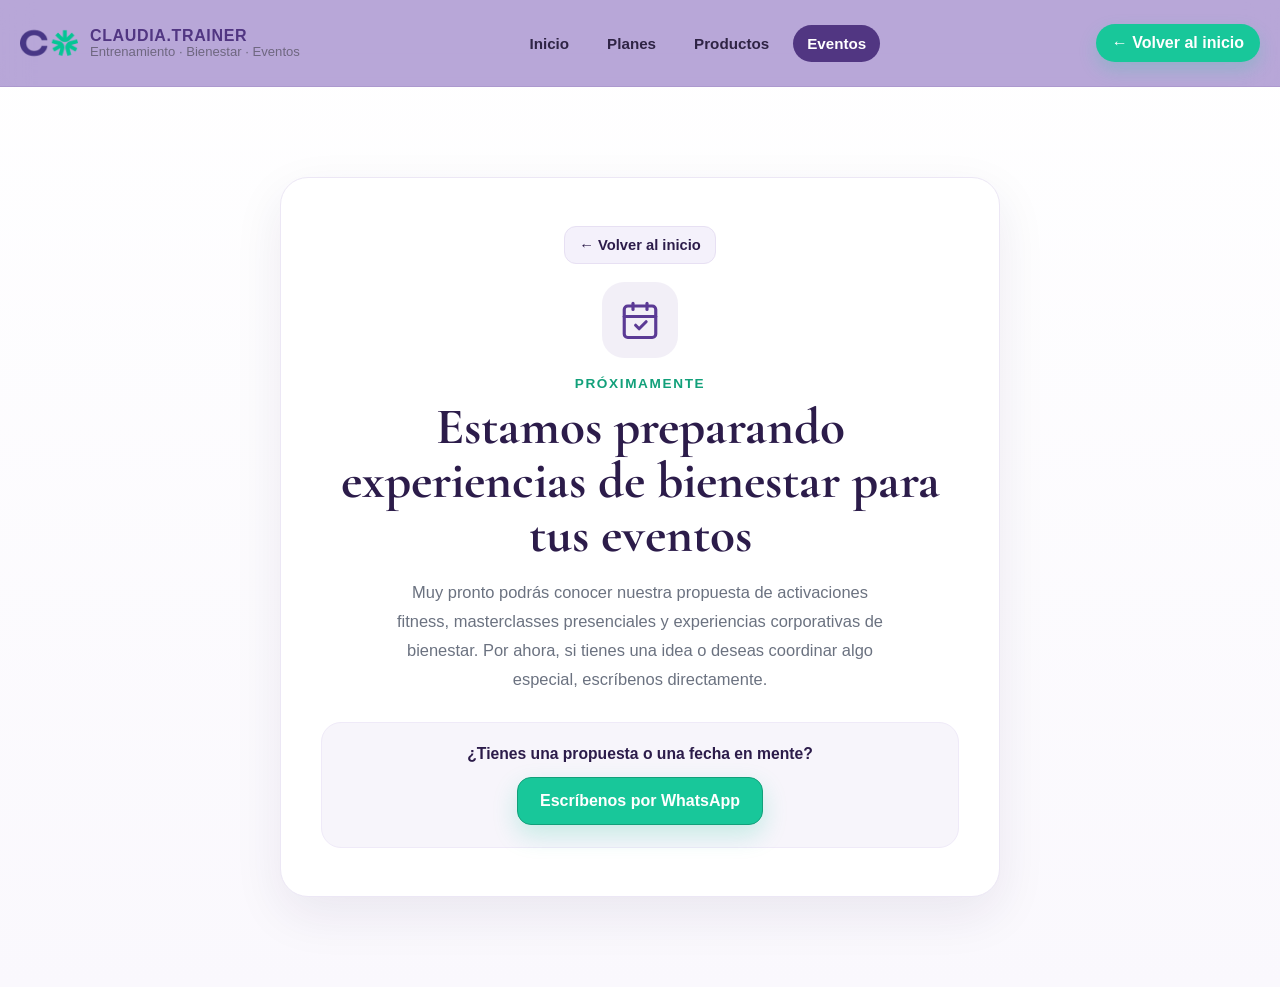
==== eventos.html @ bb953f62 "logos" ====
<!DOCTYPE html>
<html lang="es">

<head>
  <meta charset="UTF-8" />
  <meta name="viewport" content="width=device-width, initial-scale=1.0" />
  <title>Tu Evento Conmigo | Claudia Trainer</title>
  <link rel="stylesheet" href="global.css" />
  <link rel="stylesheet" href="eventos.css" />
  <link
    href="https://fonts.googleapis.com/css2?family=Montserrat:wght@400;500;600;700&family=Cormorant+Garamond:wght@600;700&display=swap"
    rel="stylesheet">
</head>

<body class="events-page">
  <header class="site-header">
    <div class="header-inner"> <a href="index.html" class="brand"> <img src="img/logo.png" alt="Claudia Trainer"
          class="brand-logo">
        <div class="brand-text"> <span class="brand-name">CLAUDIA.TRAINER</span> <span class="brand-tagline">
            Entrenamiento · Bienestar · Eventos </span> </div>
      </a>
      <nav class="header-nav"> <a href="index.html" class="nav-link">Inicio</a> <a href="planes.html"
          class="nav-link">Planes</a> <a href="productos.html" class="nav-link">Productos</a> <a
          href="eventos.html" class="nav-link active">Eventos</a> </nav>
      <div class="header-actions"> <a href="index.html" class="back-link"> ← Volver al inicio </a> </div>
    </div>
  </header>
  <main class="events-container">
    <section class="events-card" aria-labelledby="events-title">

      <a href="index.html" class="back-button">← Volver al inicio</a>

      <div class="events-icon" aria-hidden="true">
        <svg viewBox="0 0 24 24" fill="none" stroke="currentColor" stroke-width="1.8" stroke-linecap="round"
          stroke-linejoin="round">
          <rect x="3" y="4" width="18" height="18" rx="2"></rect>
          <line x1="8" y1="2.5" x2="8" y2="6"></line>
          <line x1="16" y1="2.5" x2="16" y2="6"></line>
          <line x1="3" y1="10" x2="21" y2="10"></line>
          <path d="M9.5 15l2 2 4-4"></path>
        </svg>
      </div>

      <p class="events-kicker">Próximamente</p>

      <h1 id="events-title" class="events-title">
        Estamos preparando experiencias de bienestar para tus eventos
      </h1>

      <p class="events-description">
        Muy pronto podrás conocer nuestra propuesta de activaciones fitness, masterclasses presenciales y experiencias
        corporativas de bienestar.
        Por ahora, si tienes una idea o deseas coordinar algo especial, escríbenos directamente.
      </p>

      <div class="events-cta">
        <p class="events-cta-text">¿Tienes una propuesta o una fecha en mente?</p>
        <a href="https://wa.me/51924377003?text=Hola%20Claudia,%20quiero%20consultar%20por%20eventos%20de%20bienestar."
          target="_blank" rel="noopener noreferrer" class="events-button">
          Escríbenos por WhatsApp
        </a>
      </div>
    </section>
  </main>
</body>

</html>
---- global.css ----
/* ================================================================
   1. VARIABLES DE MARCA Y CONFIGURACIÓN BASE
   ================================================================ */
:root {
    /* Paleta Principal */
    --morado: #513682;
    --rose: #513682;
    /* Se mantiene para compatibilidad con tus clases */
    --verde: #18C79A;
    --verde-claudia: #18C79A;
    /* Se mantiene para compatibilidad */

    /* Colores Neutros y Fondos */
    --blanco: #ffffff;
    --gris-fondo: #ffffff;
    --negro: #000000;
    --bg-header: rgba(107, 72, 173, 0.479);

    /* Textos */
    --texto-dark: #2d2d2d;
    --text-dark: #2f2445;
    --gris-texto: #bbbbbb;
    --text-muted: #6f6780;

    /* Utilidades */
    --amarillo-aviso: #FFD700;
    --sombra: 0 10px 30px rgba(81, 54, 130, 0.12);
    --borde-suave: #e0e0e0;
    --border-soft: rgba(81, 54, 130, 0.12);
}

* {
    margin: 0;
    padding: 0;
    box-sizing: border-box;
    font-family: 'Segoe UI', Tahoma, Geneva, Verdana, sans-serif;
}

body {
    background-color: var(--gris-fondo);
    color: var(--texto-dark);
}

/* ================================================================
   2. CONFIGURACIÓN GLOBAL PARA PANTALLA COMPLETA
   ================================================================ */
.main-container.full-page {
    display: block !important;
    width: 100% !important;
}

.main-container.full-page .visual-side {
    display: none !important;
}

.main-container.full-page .content-side {
    width: 100% !important;
    max-width: 1200px !important;
    margin: 0 auto !important;
    padding: 20px !important;
    display: block !important;
}

/* ================================================================
   3. HEADER ESTILO NUTRIFORMA (TIENDA)
   ================================================================ */
.shop-header {
    width: 100%;
    z-index: 1000;
    /* Corregido: subido de 200 a 1000 para evitar solapamientos */
    position: sticky;
    top: 0;
    box-shadow: 0 4px 10px rgba(0, 0, 0, 0.05);
}

.header-top {
    display: flex;
    align-items: center;
    justify-content: center;
    padding: 25px 0;
    background-color: var(--morado);
    /* Nota: Revisa estas dos líneas si tu header se sigue cortando */
    box-shadow: 0 0 0 100vmax var(--morado);
    clip-path: inset(0 -100vmax 0 -100vmax);
}

.header-top-inner {
    display: flex;
    align-items: center;
    justify-content: space-between;
    width: 100%;
    max-width: 1200px;
    padding: 0 20px;
    gap: 30px;
}

.brand-logo {
    color: var(--blanco);
    font-size: 1.5rem;
    letter-spacing: 1px;
    white-space: nowrap;
}

.search-box {
    flex-grow: 1;
    max-width: 600px;
}

.search-box input {
    width: 100%;
    padding: 12px 20px;
    border-radius: 4px;
    border: none;
    font-size: 1rem;
    outline: none;
    background: #ffffff;
    color: white;
    /* Considera cambiar esto si el fondo es blanco */
    transition: 0.3s;
}

.search-box input:focus {
    background: white;
    color: var(--texto-dark);
}

.cart-trigger {
    color: white;
    font-size: 1.5rem;
    cursor: pointer;
    display: flex;
    align-items: center;
    gap: 8px;
}

#cart-count {
    background: var(--verde);
    color: white;
    font-size: 0.9rem;
    font-weight: bold;
    padding: 2px 8px;
    border-radius: 50%;
}

/* ================================================================
   4. SITE HEADER (VERSIÓN TRANSPARENTE/BLUR)
   ================================================================ */
.site-header {
    position: sticky;
    top: 0;
    z-index: 1000;
    background: var(--bg-header);
    backdrop-filter: blur(14px);
    -webkit-backdrop-filter: blur(14px);
    border-bottom: 1px solid var(--border-soft);
}

.header-inner {
    max-width: 1280px;
    margin: 0 auto;
    padding: 14px 20px;
    display: flex;
    align-items: center;
    gap: 18px;
    justify-content: space-between;
}

.brand {
    display: flex;
    align-items: center;
    gap: 12px;
    text-decoration: none;
    min-width: 0;
}

.brand-logo {
    width: 58px;
    height: 58px;
    object-fit: contain;
    border-radius: 14px;
    flex-shrink: 0;
}

.brand-text {
    display: flex;
    flex-direction: column;
    line-height: 1.1;
    min-width: 0;
}

.brand-name {
    font-weight: 800;
    letter-spacing: 0.04em;
    color: var(--rose);
    font-size: 1rem;
}

.brand-tagline {
    font-size: 0.82rem;
    color: var(--text-muted);
}

.header-nav {
    display: flex;
    align-items: center;
    gap: 10px;
    flex-wrap: wrap;
    justify-content: center;
}

.nav-link {
    text-decoration: none;
    color: var(--text-dark);
    font-weight: 600;
    font-size: 0.95rem;
    padding: 10px 14px;
    border-radius: 999px;
    transition: background 0.2s ease, color 0.2s ease, transform 0.2s ease;
}

.nav-link:hover {
    background: rgba(81, 54, 130, 0.08);
    color: var(--rose);
    transform: translateY(-1px);
}

.nav-link.active {
    background: var(--rose);
    color: #fff;
}

.header-actions {
    display: flex;
    align-items: center;
    gap: 10px;
}

.back-link {
    text-decoration: none;
    background: var(--verde-claudia);
    color: #fff;
    font-weight: 700;
    padding: 10px 16px;
    border-radius: 999px;
    box-shadow: 0 8px 18px rgba(24, 199, 154, 0.22);
    transition: transform 0.2s ease, box-shadow 0.2s ease;
    white-space: nowrap;
}

.back-link:hover {
    transform: translateY(-1px);
    box-shadow: 0 10px 22px rgba(24, 199, 154, 0.28);
}

/* ================================================================
   5. SISTEMA DE CARRITO (BARRA LATERAL)
   ================================================================ */
#cart-sidebar {
    position: fixed;
    right: 0;
    top: 0;
    width: 380px;
    height: 100vh;
    background-color: var(--blanco);
    box-shadow: -10px 0 30px rgba(0, 0, 0, 0.1);
    z-index: 3000;
    display: flex;
    flex-direction: column;
    transition: transform 0.4s cubic-bezier(0.165, 0.84, 0.44, 1);
}

.cart-hidden {
    transform: translateX(100%);
}

#cart-sidebar.active {
    transform: translateX(0);
}

.cart-header {
    padding: 25px;
    display: flex;
    justify-content: space-between;
    align-items: center;
    border-bottom: 1px solid var(--borde-suave);
    background: #f9f9f9;
}

.cart-header h2 {
    font-size: 1.1rem;
    color: var(--morado);
    text-transform: uppercase;
    letter-spacing: 1px;
    margin: 0;
}

.close-cart {
    background: none;
    border: none;
    font-size: 2rem;
    line-height: 1;
    cursor: pointer;
    color: #999;
    transition: color 0.3s;
}

.close-cart:hover {
    color: var(--morado);
}

.cart-items-container {
    flex-grow: 1;
    overflow-y: auto;
    padding: 20px;
}

.cart-item {
    display: flex;
    gap: 15px;
    padding: 15px 0;
    border-bottom: 1px solid #f2f2f2;
    align-items: center;
}

.cart-item img {
    width: 60px;
    height: 60px;
    object-fit: contain;
    background: #f9f9f9;
    border-radius: 8px;
}

.item-details {
    flex-grow: 1;
}

.item-details h4 {
    font-size: 0.85rem;
    margin-bottom: 5px;
    color: var(--texto-dark);
}

.item-price {
    font-weight: 700;
    color: var(--morado);
    font-size: 0.95rem;
}

.cart-footer {
    padding: 25px;
    border-top: 1px solid var(--borde-suave);
    background: #ffffff;
}

.cart-total-row {
    display: flex;
    justify-content: space-between;
    align-items: center;
    margin-bottom: 20px;
}

.cart-total-row span {
    font-size: 1rem;
    color: #777;
}

.cart-total-row strong {
    font-size: 1.3rem;
    color: var(--morado);
}

.btn-checkout {
    width: 100%;
    background-color: var(--verde);
    color: white;
    border: none;
    padding: 18px;
    border-radius: 6px;
    font-size: 0.95rem;
    font-weight: 700;
    text-transform: uppercase;
    cursor: pointer;
    transition: all 0.3s ease;
    box-shadow: 0 4px 12px rgba(24, 199, 154, 0.2);
}

.btn-checkout:hover {
    background-color: #15b088;
    transform: translateY(-2px);
    box-shadow: 0 6px 15px rgba(24, 199, 154, 0.3);
}

.btn-view-cart {
    display: block;
    text-align: center;
    margin-top: 15px;
    color: #888;
    text-decoration: none;
    font-size: 0.85rem;
}

.btn-view-cart:hover {
    text-decoration: underline;
}

/* ================================================================
   6. FOOTER PRINCIPAL
   ================================================================ */
.main-footer {
    background-color: var(--morado);
    color: var(--blanco);
    padding: 70px 20px 20px;
    font-family: 'Montserrat', 'Segoe UI', sans-serif;
    margin-top: 50px;
}

.footer-container {
    max-width: 1250px;
    margin: 0 auto;
    display: grid;
    grid-template-columns: 1.8fr 1fr 1fr 1.2fr;
    gap: 60px;
    padding: 0 20px;
}

.footer-col h4 {
    color: var(--blanco);
    font-size: 0.9rem;
    font-weight: 700;
    margin-bottom: 25px;
    text-transform: uppercase;
    letter-spacing: 0.5px;
}

.footer-col ul {
    list-style: none;
    padding: 0;
    margin: 0;
}

.footer-col ul li {
    margin-bottom: 12px;
}

.footer-col ul li a {
    color: rgba(255, 255, 255, 0.75);
    text-decoration: none;
    font-size: 0.9rem;
    transition: color 0.3s ease, padding-left 0.3s ease;
}

.footer-col ul li a:hover {
    color: var(--verde);
}

.subscribe-form {
    display: flex;
    gap: 0;
    margin-bottom: 15px;
}

.subscribe-form input {
    background: var(--blanco);
    border: none;
    padding: 12px 15px;
    color: var(--texto-dark);
    flex: 1;
    border-radius: 4px 0 0 4px;
    outline: none;
    font-family: inherit;
}

.subscribe-form input::placeholder {
    color: #999;
}

.btn-subscribe {
    background-color: var(--verde);
    border: none;
    color: var(--blanco);
    padding: 12px 20px;
    cursor: pointer;
    border-radius: 0 4px 4px 0;
    font-weight: 600;
    font-size: 0.9rem;
    transition: filter 0.3s ease;
}

.btn-subscribe:hover {
    filter: brightness(1.1);
}

/* Resto de estilos del footer... */
.terms-label {
    display: flex;
    align-items: flex-start;
    gap: 8px;
    font-size: 0.75rem;
    color: rgba(255, 255, 255, 0.7);
    line-height: 1.4;
    margin-top: 15px;
}

.terms-label input[type="checkbox"] {
    margin-top: 2px;
    cursor: pointer;
}

.terms-label a {
    color: var(--verde);
    text-decoration: none;
}

.terms-label a:hover {
    text-decoration: underline;
}

.reclamaciones {
    margin-top: 25px;
    display: flex;
    align-items: center;
    gap: 12px;
    border: 1px solid rgba(255, 255, 255, 0.2);
    padding: 10px 15px;
    width: fit-content;
    border-radius: 5px;
    transition: background 0.3s ease;
}

.reclamaciones:hover {
    background: rgba(255, 255, 255, 0.05);
}

.reclamaciones img {
    width: 30px;
    filter: invert(1);
}

.reclamaciones span {
    font-size: 0.75rem;
    line-height: 1.2;
    color: rgba(255, 255, 255, 0.8);
}

.contact-item {
    margin-bottom: 25px;
}

.contact-item h4 {
    margin-bottom: 8px;
}

.contact-item p {
    color: rgba(255, 255, 255, 0.8);
    font-size: 0.9rem;
    margin: 0;
}

.social-icons {
    display: flex;
    gap: 12px;
    margin-top: 15px;
}

.social-icons a {
    background: rgba(255, 255, 255, 0.1);
    width: 36px;
    height: 36px;
    display: flex;
    align-items: center;
    justify-content: center;
    border-radius: 4px;
    color: var(--blanco);
    text-decoration: none;
    font-weight: bold;
    font-size: 1rem;
    transition: background-color 0.3s ease, transform 0.3s ease;
}

.social-icons a:hover {
    background-color: var(--verde);
    transform: translateY(-2px);
}

.footer-bottom {
    text-align: center;
    margin-top: 60px;
    padding-top: 25px;
    border-top: 1px solid rgba(255, 255, 255, 0.1);
    color: rgba(255, 255, 255, 0.5);
    font-size: 0.8rem;
}

/* ================================================================
   7. MEDIA QUERIES (RESPONSIVE)
   ================================================================ */
@media (max-width: 860px) {
    .header-inner {
        flex-wrap: wrap;
        justify-content: center;
    }

    .header-actions {
        width: 100%;
        justify-content: center;
    }
}

@media (max-width: 768px) {
    .footer-container {
        grid-template-columns: 1fr !important;
        gap: 40px;
        text-align: center;
    }

    .subscribe-form {
        flex-direction: column;
        gap: 10px;
    }

    .subscribe-form input,
    .btn-subscribe {
        border-radius: 4px !important;
        width: 100%;
    }

    .reclamaciones {
        margin: 25px auto;
    }

    .social-icons {
        justify-content: center;
    }
}

@media (max-width: 600px) {
    .header-inner {
        padding: 12px 14px;
    }

    .brand {
        width: 100%;
        justify-content: center;
        text-align: left;
    }

    .header-nav {
        width: 100%;
        order: 3;
    }

    .header-actions {
        order: 2;
    }

    .back-link {
        width: 100%;
        text-align: center;
    }
}
---- eventos.css ----
:root {
  --purple: #5b3a95;
  --purple-dark: #2c1c4a;
  --green: #18c79a;
  --green-dark: #12a07a;
  --bg: #faf8fd;
  --card: #ffffff;
  --text: #3f3f46;
  --muted: #6b7280;
  --border: #ece7f5;
}

* {
  box-sizing: border-box;
}

body.events-page {
  margin: 0;
  font-family: "Montserrat", sans-serif;
  background: linear-gradient(180deg, #ffffff 0%, var(--bg) 100%);
  color: var(--text);
}

.events-container {
  min-height: 100vh;
  display: grid;
  place-items: center;
  padding: 32px 16px;
}

.events-card {
  width: min(100%, 720px);
  background: var(--card);
  border: 1px solid var(--border);
  border-radius: 28px;
  box-shadow: 0 18px 50px rgba(44, 28, 74, 0.08);
  padding: 48px 40px;
  text-align: center;
}

.events-icon {
  width: 76px;
  height: 76px;
  margin: 0 auto 18px;
  display: grid;
  place-items: center;
  border-radius: 22px;
  background: rgba(91, 58, 149, 0.08);
  color: var(--purple);
}

.events-icon svg {
  width: 42px;
  height: 42px;
}

.events-kicker {
  margin: 0 0 10px;
  font-size: 0.85rem;
  font-weight: 700;
  letter-spacing: 0.12em;
  text-transform: uppercase;
  color: var(--green-dark);
}

.events-title {
  margin: 0 0 16px;
  font-family: "Cormorant Garamond", serif;
  font-size: clamp(2.2rem, 4vw, 3.4rem);
  line-height: 1.05;
  color: var(--purple-dark);
}

.events-description {
  margin: 0 auto 28px;
  max-width: 54ch;
  font-size: 1.03rem;
  line-height: 1.75;
  color: var(--muted);
}

.events-cta {
  display: grid;
  gap: 14px;
  justify-items: center;
  padding: 22px;
  border-radius: 20px;
  background: #f7f5fb;
  border: 1px solid #efeaf8;
}

.events-cta-text {
  margin: 0;
  font-size: 0.98rem;
  font-weight: 600;
  color: var(--purple-dark);
}

.events-button {
  display: inline-flex;
  align-items: center;
  justify-content: center;
  min-width: 240px;
  padding: 14px 22px;
  border-radius: 14px;
  background: var(--green);
  color: #ffffff !important;
  font-weight: 700;
  text-decoration: none;
  border: 1px solid var(--green-dark);
  box-shadow: 0 10px 24px rgba(24, 199, 154, 0.22);
  transition: transform 0.2s ease, box-shadow 0.2s ease, background 0.2s ease;
}

.events-button:hover {
  background: var(--green-dark);
  transform: translateY(-1px);
  box-shadow: 0 12px 28px rgba(18, 160, 122, 0.28);
}

.events-button:focus-visible {
  outline: 3px solid rgba(91, 58, 149, 0.28);
  outline-offset: 3px;
}
.back-button {
  display: inline-flex;
  align-self: flex-start;
  margin-bottom: 18px;
  padding: 10px 14px;
  border-radius: 12px;
  text-decoration: none;
  font-size: 0.92rem;
  font-weight: 600;
  color: var(--purple-dark);
  background: #f4f1fb;
  border: 1px solid #e7e0f3;
  transition: background 0.2s ease, transform 0.2s ease;
}

.back-button:hover {
  background: #ede7f8;
  transform: translateY(-1px);
}
@media (max-width: 640px) {
  .events-card {
    padding: 32px 20px;
    border-radius: 22px;
  }

  .events-cta {
    padding: 18px;
  }

  .events-button {
    width: 100%;
    min-width: 0;
  }
}
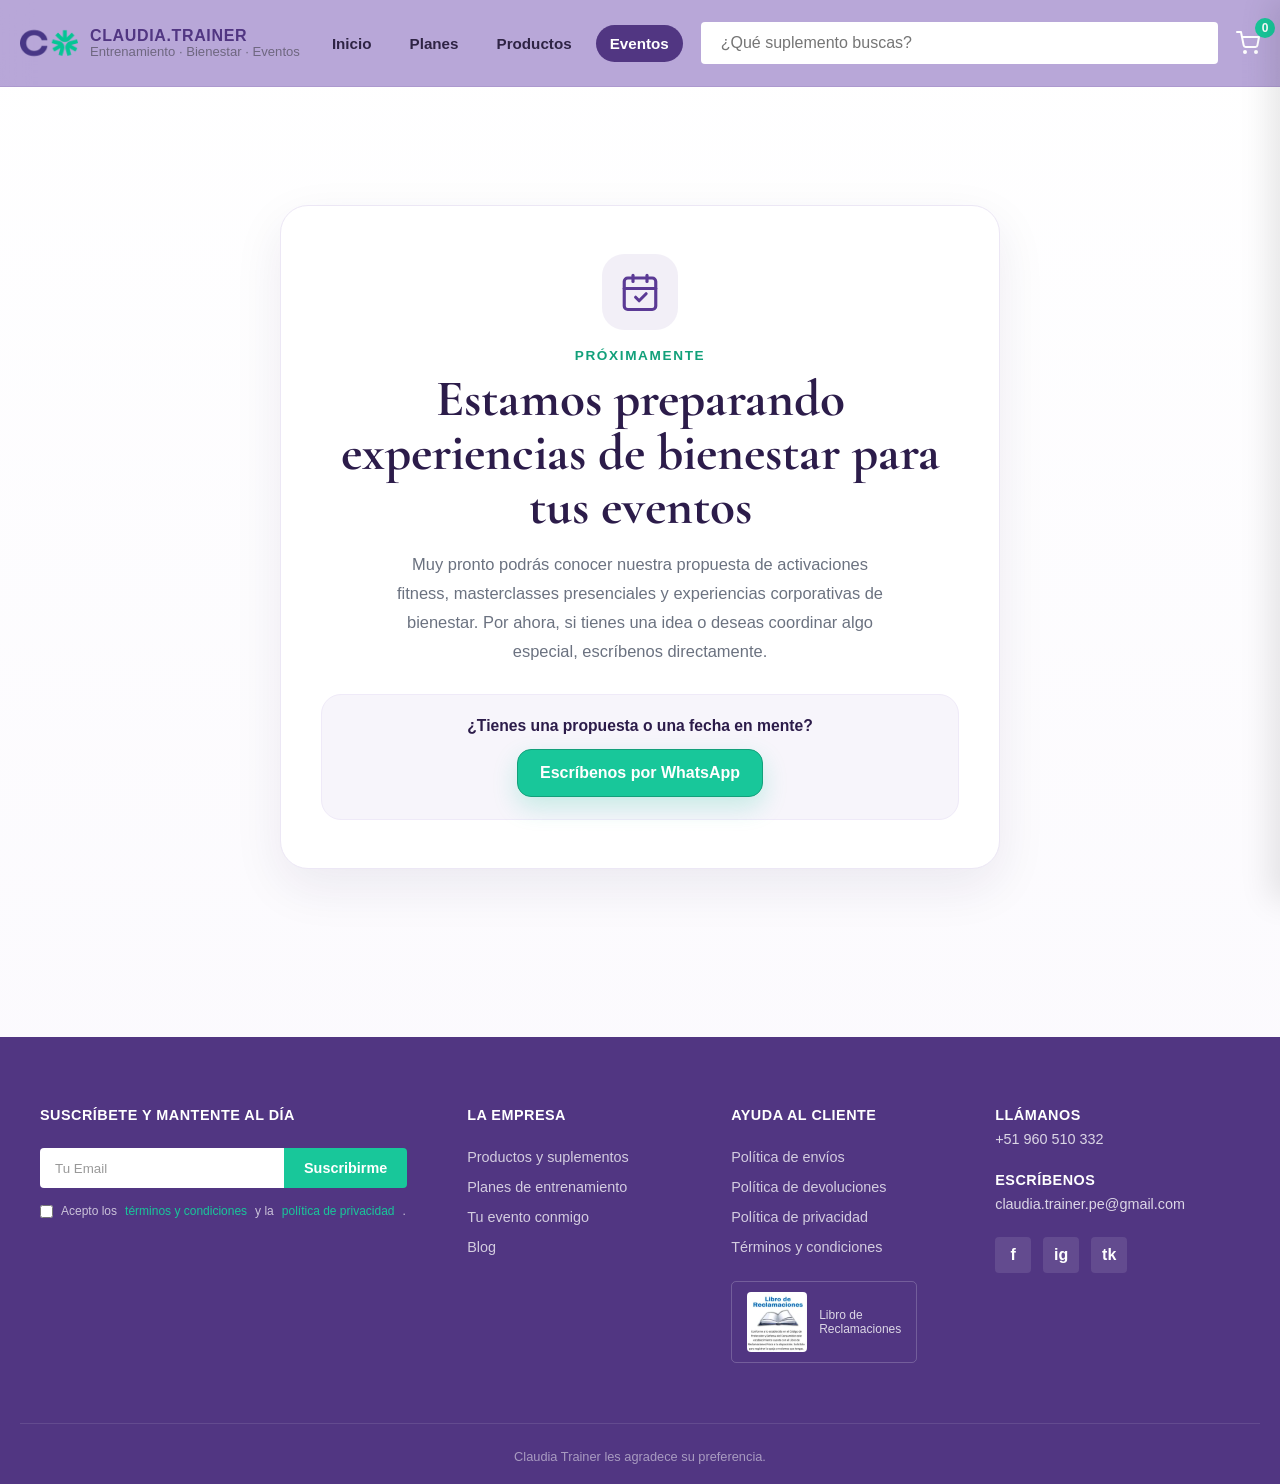
==== commit 30d2af1c: "version preliminar" ====
--- a/eventos.html
+++ b/eventos.html
@@ -14,21 +14,59 @@
 
 <body class="events-page">
   <header class="site-header">
-    <div class="header-inner"> <a href="index.html" class="brand"> <img src="img/logo.png" alt="Claudia Trainer"
-          class="brand-logo">
-        <div class="brand-text"> <span class="brand-name">CLAUDIA.TRAINER</span> <span class="brand-tagline">
-            Entrenamiento · Bienestar · Eventos </span> </div>
+    <div class="header-inner">
+
+      <!-- 1. BOTÓN HAMBURGUESA (Aparece solo en móviles) -->
+      <div class="hamburger-menu" onclick="toggleMenu()">
+        <svg viewBox="0 0 24 24" width="28" height="28" stroke="currentColor" stroke-width="2" fill="none"
+          stroke-linecap="round" stroke-linejoin="round">
+          <line x1="3" y1="12" x2="21" y2="12"></line>
+          <line x1="3" y1="6" x2="21" y2="6"></line>
+          <line x1="3" y1="18" x2="21" y2="18"></line>
+        </svg>
+      </div>
+
+      <!-- LOGO -->
+      <a href="index.html" class="brand">
+        <img src="img/logo.png" alt="Claudia Trainer" class="brand-logo">
+        <div class="brand-text">
+          <span class="brand-name">CLAUDIA.TRAINER</span>
+          <span class="brand-tagline">Entrenamiento · Bienestar · Eventos</span>
+        </div>
       </a>
-      <nav class="header-nav"> <a href="index.html" class="nav-link">Inicio</a> <a href="planes.html"
-          class="nav-link">Planes</a> <a href="productos.html" class="nav-link">Productos</a> <a
-          href="eventos.html" class="nav-link active">Eventos</a> </nav>
-      <div class="header-actions"> <a href="index.html" class="back-link"> ← Volver al inicio </a> </div>
+
+      <!-- 2. NAVEGACIÓN CON ID "mobileNav" Y BOTÓN DE CERRAR ("X") -->
+      <nav class="header-nav" id="mobileNav">
+        <button class="close-menu" onclick="toggleMenu()">&times;</button>
+
+        <a href="index.html" class="nav-link">Inicio</a>
+        <a href="planes.html" class="nav-link">Planes</a>
+        <a href="productos.html" class="nav-link">Productos</a>
+        <a href="eventos.html" class="nav-link active">Eventos</a>
+      </nav>
+
+      <!-- BUSCADOR -->
+      <div class="search-box">
+        <input type="text" id="searchInput" placeholder="¿Qué suplemento buscas?">
+      </div>
+
+      <!-- CARRITO -->
+      <div class="header-actions">
+        <div class="cart-trigger" onclick="toggleCart()">
+          <svg viewBox="0 0 24 24" width="24" height="24" stroke="currentColor" stroke-width="2" fill="none"
+            stroke-linecap="round" stroke-linejoin="round">
+            <circle cx="9" cy="21" r="1"></circle>
+            <circle cx="20" cy="21" r="1"></circle>
+            <path d="M1 1h4l2.68 13.39a2 2 0 0 0 2 1.61h9.72a2 2 0 0 0 2-1.61L23 6H6"></path>
+          </svg>
+          <span id="cart-count">0</span>
+        </div>
+      </div>
+
     </div>
   </header>
   <main class="events-container">
     <section class="events-card" aria-labelledby="events-title">
-
-      <a href="index.html" class="back-button">← Volver al inicio</a>
 
       <div class="events-icon" aria-hidden="true">
         <svg viewBox="0 0 24 24" fill="none" stroke="currentColor" stroke-width="1.8" stroke-linecap="round"
@@ -61,7 +99,82 @@
         </a>
       </div>
     </section>
+    <div id="cart-sidebar" class="cart-hidden">
+      <div class="cart-header">
+        <h2>Tu Carrito</h2>
+        <button class="close-cart" onclick="toggleCart()">&times;</button>
+      </div>
+      <div class="cart-items-container" id="cart-items"></div>
+      <div class="cart-footer">
+        <div class="cart-total-row">
+          <span>Total:</span>
+          <strong>S/ <span id="cart-total">0.00</span></strong>
+        </div>
+        <button onclick="enviarWhatsApp()" class="btn-checkout">
+          Finalizar Pedido por WhatsApp
+        </button>
+        <a href="#" class="btn-view-cart" onclick="toggleCart()">Continuar comprando</a>
+      </div>
+    </div>
   </main>
+  <script src="js/carrito.js"></script>
+
+  <footer class="main-footer">
+    <div class="footer-container">
+      <div class="footer-col">
+        <h4>SUSCRÍBETE Y MANTENTE AL DÍA</h4>
+        <form class="subscribe-form">
+          <input type="email" placeholder="Tu Email" required>
+          <button type="submit" class="btn-subscribe">Suscribirme</button>
+        </form>
+        <label class="terms-label">
+          <input type="checkbox" required> Acepto los <a href="terminos.html">términos y condiciones</a> y la
+          <a href="politica-privacidad.html">política de privacidad</a>.
+        </label>
+      </div>
+      <div class="footer-col">
+        <h4>LA EMPRESA</h4>
+        <ul>
+          <li><a href="productos.html">Productos y suplementos</a></li>
+          <li><a href="planes.html">Planes de entrenamiento</a></li>
+          <li><a href="eventos.html">Tu evento conmigo</a></li>
+          <li><a href="#">Blog</a></li>
+        </ul>
+      </div>
+      <div class="footer-col">
+        <h4>AYUDA AL CLIENTE</h4>
+        <ul>
+          <li><a href="politica-envios.html">Política de envíos</a></li>
+          <li><a href="politica-devoluciones.html">Política de devoluciones</a></li>
+          <li><a href="politica-privacidad.html">Política de privacidad</a></li>
+          <li><a href="terminos.html">Términos y condiciones</a></li>
+        </ul>
+        <div class="reclamaciones">
+          <img src="img/libro-reclamaciones.webp" alt="Libro de Reclamaciones"
+            onerror="this.src='https://cdn-icons-png.flaticon.com/512/3503/3503827.png'">
+          <span>Libro de<br>Reclamaciones</span>
+        </div>
+      </div>
+      <div class="footer-col">
+        <div class="contact-item">
+          <h4>LLÁMANOS</h4>
+          <p>+51 960 510 332</p>
+        </div>
+        <div class="contact-item">
+          <h4>ESCRÍBENOS</h4>
+          <p>claudia.trainer.pe@gmail.com</p>
+        </div>
+        <div class="social-icons">
+          <a href="https://www.facebook.com/claudia.trainer.peru" class="icon-fb">f</a>
+          <a href="https://www.instagram.com/claudia.trainer.peru/reels/" class="icon-ig">ig</a>
+          <a href="https://www.tiktok.com/@claudia.trainer.peru" class="icon-tk">tk</a>
+        </div>
+      </div>
+    </div>
+    <div class="footer-bottom">
+      <p>Claudia Trainer les agradece su preferencia.</p>
+    </div>
+  </footer>
 </body>
 
 </html>
--- a/global.css
+++ b/global.css
@@ -5,24 +5,18 @@
     /* Paleta Principal */
     --morado: #513682;
     --rose: #513682;
-    /* Se mantiene para compatibilidad con tus clases */
     --verde: #18C79A;
     --verde-claudia: #18C79A;
-    /* Se mantiene para compatibilidad */
-
-    /* Colores Neutros y Fondos */
     --blanco: #ffffff;
     --gris-fondo: #ffffff;
     --negro: #000000;
     --bg-header: rgba(107, 72, 173, 0.479);
 
-    /* Textos */
     --texto-dark: #2d2d2d;
     --text-dark: #2f2445;
     --gris-texto: #bbbbbb;
     --text-muted: #6f6780;
 
-    /* Utilidades */
     --amarillo-aviso: #FFD700;
     --sombra: 0 10px 30px rgba(81, 54, 130, 0.12);
     --borde-suave: #e0e0e0;
@@ -67,7 +61,6 @@
 .shop-header {
     width: 100%;
     z-index: 1000;
-    /* Corregido: subido de 200 a 1000 para evitar solapamientos */
     position: sticky;
     top: 0;
     box-shadow: 0 4px 10px rgba(0, 0, 0, 0.05);
@@ -79,7 +72,6 @@
     justify-content: center;
     padding: 25px 0;
     background-color: var(--morado);
-    /* Nota: Revisa estas dos líneas si tu header se sigue cortando */
     box-shadow: 0 0 0 100vmax var(--morado);
     clip-path: inset(0 -100vmax 0 -100vmax);
 }
@@ -92,13 +84,6 @@
     max-width: 1200px;
     padding: 0 20px;
     gap: 30px;
-}
-
-.brand-logo {
-    color: var(--blanco);
-    font-size: 1.5rem;
-    letter-spacing: 1px;
-    white-space: nowrap;
 }
 
 .search-box {
@@ -115,7 +100,6 @@
     outline: none;
     background: #ffffff;
     color: white;
-    /* Considera cambiar esto si el fondo es blanco */
     transition: 0.3s;
 }
 
@@ -130,16 +114,24 @@
     cursor: pointer;
     display: flex;
     align-items: center;
-    gap: 8px;
+    position: relative; /* ¡Esto es clave! Convierte al icono en la base para el círculo */
 }
 
 #cart-count {
+    position: absolute; /* Saca al círculo de la línea normal */
+    top: -13px; /* Lo sube por encima del icono */
+    right: -15px; /* Lo empuja hacia la derecha */
     background: var(--verde);
     color: white;
-    font-size: 0.9rem;
+    font-size: 0.75rem;
     font-weight: bold;
-    padding: 2px 8px;
+    min-width: 20px;
+    height: 20px;
     border-radius: 50%;
+    display: flex;
+    align-items: center;
+    justify-content: center;
+    padding: 2px;
 }
 
 /* ================================================================
@@ -165,6 +157,18 @@
     justify-content: space-between;
 }
 
+/* ESTILOS DEL MENÚ HAMBURGUESA */
+.hamburger-menu {
+    display: none;
+    /* Oculto por defecto en computadoras */
+    cursor: pointer;
+    color: var(--rose);
+}
+
+.close-menu {
+    display: none;
+}
+
 .brand {
     display: flex;
     align-items: center;
@@ -233,23 +237,6 @@
     display: flex;
     align-items: center;
     gap: 10px;
-}
-
-.back-link {
-    text-decoration: none;
-    background: var(--verde-claudia);
-    color: #fff;
-    font-weight: 700;
-    padding: 10px 16px;
-    border-radius: 999px;
-    box-shadow: 0 8px 18px rgba(24, 199, 154, 0.22);
-    transition: transform 0.2s ease, box-shadow 0.2s ease;
-    white-space: nowrap;
-}
-
-.back-link:hover {
-    transform: translateY(-1px);
-    box-shadow: 0 10px 22px rgba(24, 199, 154, 0.28);
 }
 
 /* ================================================================
@@ -490,7 +477,6 @@
     filter: brightness(1.1);
 }
 
-/* Resto de estilos del footer... */
 .terms-label {
     display: flex;
     align-items: flex-start;
@@ -532,8 +518,11 @@
 }
 
 .reclamaciones img {
-    width: 30px;
-    filter: invert(1);
+    width: 60px;
+    height: auto;
+    object-fit: contain;
+    border-radius: 4px;
+    filter: none;
 }
 
 .reclamaciones span {
@@ -594,22 +583,140 @@
 /* ================================================================
    7. MEDIA QUERIES (RESPONSIVE)
    ================================================================ */
+
+/* FOOTER EN TABLETS (1024px) - Pasa de 4 a 2 columnas */
+@media (max-width: 1024px) {
+    .footer-container {
+        grid-template-columns: repeat(2, 1fr);
+        gap: 40px;
+    }
+}
+
+/* HEADER Y DISEÑO EN MÓVILES (860px) */
 @media (max-width: 860px) {
+
+    /* HEADER: Filas y Columnas con CSS Grid */
     .header-inner {
-        flex-wrap: wrap;
+        display: grid !important;
+        grid-template-columns: auto 1fr auto;
+        /* Hamburguesa | Logo | Carrito */
+        grid-template-rows: auto auto;
+        /* Fila 1: Logo/Iconos | Fila 2: Buscador */
+        gap: 15px;
+        padding: 15px 20px;
+        align-items: center;
+    }
+
+    .hamburger-menu {
+        display: block;
+        grid-column: 1;
+        grid-row: 1;
+    }
+
+    /* CORRECCIÓN DEL LOGO Y NOMBRE (CON SUBTÍTULO EN MÓVIL) */
+    .brand {
+        grid-column: 2;
+        grid-row: 1;
+        display: flex;
+        align-items: center;
         justify-content: center;
+        gap: 10px;
+        width: 100%;
+    }
+
+    .brand-logo {
+        width: 42px;
+        height: 42px;
+    }
+
+    .brand-text {
+        display: flex;
+        flex-direction: column;
+        align-items: flex-start;
+        justify-content: center;
+        line-height: 1.1;
+    }
+
+    .brand-name {
+        font-size: 1.05rem;
+        font-weight: 800;
+        color: var(--rose);
+        letter-spacing: 0.04em;
+        margin: 0;
+    }
+
+    .brand-tagline {
+        display: block;
+        font-size: 0.65rem;
+        color: var(--text-muted);
+        margin-top: 2px;
+        white-space: nowrap;
     }
 
     .header-actions {
+        grid-column: 3;
+        grid-row: 1;
+    }
+
+    .search-box {
+        grid-column: 1 / -1;
+        grid-row: 2;
+        max-width: 100%;
+    }
+
+    /* DISEÑO TIPO APP PARA EL MENÚ (Se desliza desde la izquierda) */
+    .header-nav {
+        position: fixed;
+        top: 0;
+        left: -100%;
+        width: 280px;
+        height: 100vh;
+        background: var(--blanco);
+        flex-direction: column;
+        justify-content: flex-start;
+        padding: 70px 20px 20px;
+        box-shadow: 5px 0 20px rgba(0, 0, 0, 0.15);
+        transition: left 0.3s ease;
+        z-index: 2000;
+    }
+
+    .header-nav.active {
+        left: 0;
+    }
+
+    .nav-link {
         width: 100%;
-        justify-content: center;
-    }
-}
-
+        text-align: left;
+        padding: 18px 15px;
+        border-bottom: 1px solid var(--borde-suave);
+        border-radius: 0;
+        font-size: 1.1rem;
+    }
+
+    .nav-link:hover {
+        transform: none;
+    }
+
+    .close-menu {
+        display: block;
+        position: absolute;
+        top: 10px;
+        right: 20px;
+        background: none;
+        border: none;
+        font-size: 3rem;
+        color: var(--morado);
+        cursor: pointer;
+        line-height: 1;
+    }
+}
+
+/* FOOTER Y AJUSTES FINALES EN CELULARES PEQUEÑOS (768px) */
 @media (max-width: 768px) {
+
+    /* El footer pasa a 1 sola columna centrada */
     .footer-container {
         grid-template-columns: 1fr !important;
-        gap: 40px;
         text-align: center;
     }
 
@@ -631,30 +738,4 @@
     .social-icons {
         justify-content: center;
     }
-}
-
-@media (max-width: 600px) {
-    .header-inner {
-        padding: 12px 14px;
-    }
-
-    .brand {
-        width: 100%;
-        justify-content: center;
-        text-align: left;
-    }
-
-    .header-nav {
-        width: 100%;
-        order: 3;
-    }
-
-    .header-actions {
-        order: 2;
-    }
-
-    .back-link {
-        width: 100%;
-        text-align: center;
-    }
 }
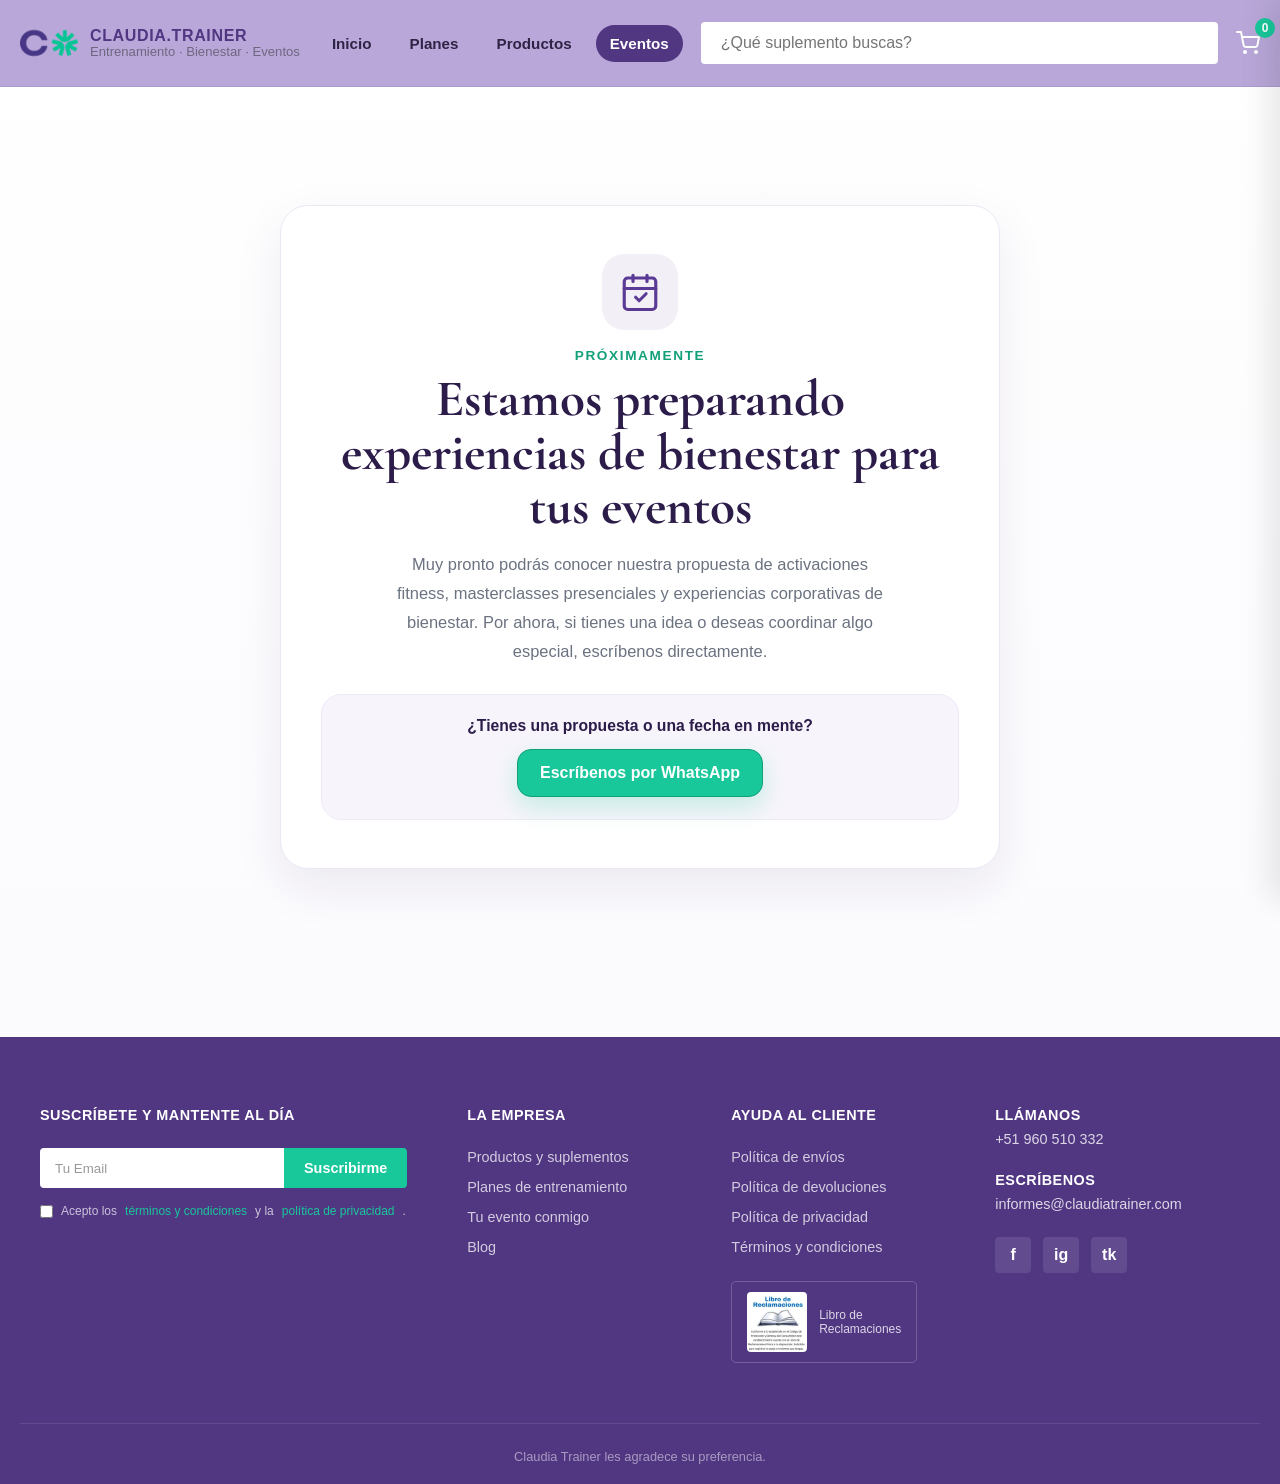
==== commit 54f0fb6a: "arreglo productos" ====
--- a/eventos.html
+++ b/eventos.html
@@ -16,7 +16,6 @@
   <header class="site-header">
     <div class="header-inner">
 
-      <!-- 1. BOTÓN HAMBURGUESA (Aparece solo en móviles) -->
       <div class="hamburger-menu" onclick="toggleMenu()">
         <svg viewBox="0 0 24 24" width="28" height="28" stroke="currentColor" stroke-width="2" fill="none"
           stroke-linecap="round" stroke-linejoin="round">
@@ -26,7 +25,6 @@
         </svg>
       </div>
 
-      <!-- LOGO -->
       <a href="index.html" class="brand">
         <img src="img/logo.png" alt="Claudia Trainer" class="brand-logo">
         <div class="brand-text">
@@ -35,7 +33,6 @@
         </div>
       </a>
 
-      <!-- 2. NAVEGACIÓN CON ID "mobileNav" Y BOTÓN DE CERRAR ("X") -->
       <nav class="header-nav" id="mobileNav">
         <button class="close-menu" onclick="toggleMenu()">&times;</button>
 
@@ -45,12 +42,12 @@
         <a href="eventos.html" class="nav-link active">Eventos</a>
       </nav>
 
-      <!-- BUSCADOR -->
+
       <div class="search-box">
         <input type="text" id="searchInput" placeholder="¿Qué suplemento buscas?">
       </div>
 
-      <!-- CARRITO -->
+
       <div class="header-actions">
         <div class="cart-trigger" onclick="toggleCart()">
           <svg viewBox="0 0 24 24" width="24" height="24" stroke="currentColor" stroke-width="2" fill="none"
@@ -162,7 +159,7 @@
         </div>
         <div class="contact-item">
           <h4>ESCRÍBENOS</h4>
-          <p>claudia.trainer.pe@gmail.com</p>
+          <p>informes@claudiatrainer.com</p>
         </div>
         <div class="social-icons">
           <a href="https://www.facebook.com/claudia.trainer.peru" class="icon-fb">f</a>
--- a/global.css
+++ b/global.css
@@ -1,8 +1,5 @@
-/* ================================================================
-   1. VARIABLES DE MARCA Y CONFIGURACIÓN BASE
-   ================================================================ */
+
 :root {
-    /* Paleta Principal */
     --morado: #513682;
     --rose: #513682;
     --verde: #18C79A;
@@ -35,9 +32,7 @@
     color: var(--texto-dark);
 }
 
-/* ================================================================
-   2. CONFIGURACIÓN GLOBAL PARA PANTALLA COMPLETA
-   ================================================================ */
+
 .main-container.full-page {
     display: block !important;
     width: 100% !important;
@@ -55,9 +50,6 @@
     display: block !important;
 }
 
-/* ================================================================
-   3. HEADER ESTILO NUTRIFORMA (TIENDA)
-   ================================================================ */
 .shop-header {
     width: 100%;
     z-index: 1000;
@@ -114,13 +106,13 @@
     cursor: pointer;
     display: flex;
     align-items: center;
-    position: relative; /* ¡Esto es clave! Convierte al icono en la base para el círculo */
+    position: relative;
 }
 
 #cart-count {
-    position: absolute; /* Saca al círculo de la línea normal */
-    top: -13px; /* Lo sube por encima del icono */
-    right: -15px; /* Lo empuja hacia la derecha */
+    position: absolute; 
+    top: -13px;
+    right: -15px;
     background: var(--verde);
     color: white;
     font-size: 0.75rem;
@@ -134,9 +126,7 @@
     padding: 2px;
 }
 
-/* ================================================================
-   4. SITE HEADER (VERSIÓN TRANSPARENTE/BLUR)
-   ================================================================ */
+
 .site-header {
     position: sticky;
     top: 0;
@@ -157,10 +147,8 @@
     justify-content: space-between;
 }
 
-/* ESTILOS DEL MENÚ HAMBURGUESA */
 .hamburger-menu {
     display: none;
-    /* Oculto por defecto en computadoras */
     cursor: pointer;
     color: var(--rose);
 }
@@ -239,9 +227,6 @@
     gap: 10px;
 }
 
-/* ================================================================
-   5. SISTEMA DE CARRITO (BARRA LATERAL)
-   ================================================================ */
 #cart-sidebar {
     position: fixed;
     right: 0;
@@ -390,9 +375,6 @@
     text-decoration: underline;
 }
 
-/* ================================================================
-   6. FOOTER PRINCIPAL
-   ================================================================ */
 .main-footer {
     background-color: var(--morado);
     color: var(--blanco);
@@ -580,11 +562,6 @@
     font-size: 0.8rem;
 }
 
-/* ================================================================
-   7. MEDIA QUERIES (RESPONSIVE)
-   ================================================================ */
-
-/* FOOTER EN TABLETS (1024px) - Pasa de 4 a 2 columnas */
 @media (max-width: 1024px) {
     .footer-container {
         grid-template-columns: repeat(2, 1fr);
@@ -592,16 +569,15 @@
     }
 }
 
-/* HEADER Y DISEÑO EN MÓVILES (860px) */
+
 @media (max-width: 860px) {
 
-    /* HEADER: Filas y Columnas con CSS Grid */
     .header-inner {
         display: grid !important;
         grid-template-columns: auto 1fr auto;
-        /* Hamburguesa | Logo | Carrito */
+
         grid-template-rows: auto auto;
-        /* Fila 1: Logo/Iconos | Fila 2: Buscador */
+
         gap: 15px;
         padding: 15px 20px;
         align-items: center;
@@ -613,7 +589,7 @@
         grid-row: 1;
     }
 
-    /* CORRECCIÓN DEL LOGO Y NOMBRE (CON SUBTÍTULO EN MÓVIL) */
+
     .brand {
         grid-column: 2;
         grid-row: 1;
@@ -664,7 +640,6 @@
         max-width: 100%;
     }
 
-    /* DISEÑO TIPO APP PARA EL MENÚ (Se desliza desde la izquierda) */
     .header-nav {
         position: fixed;
         top: 0;
@@ -711,10 +686,9 @@
     }
 }
 
-/* FOOTER Y AJUSTES FINALES EN CELULARES PEQUEÑOS (768px) */
+
 @media (max-width: 768px) {
 
-    /* El footer pasa a 1 sola columna centrada */
     .footer-container {
         grid-template-columns: 1fr !important;
         text-align: center;
